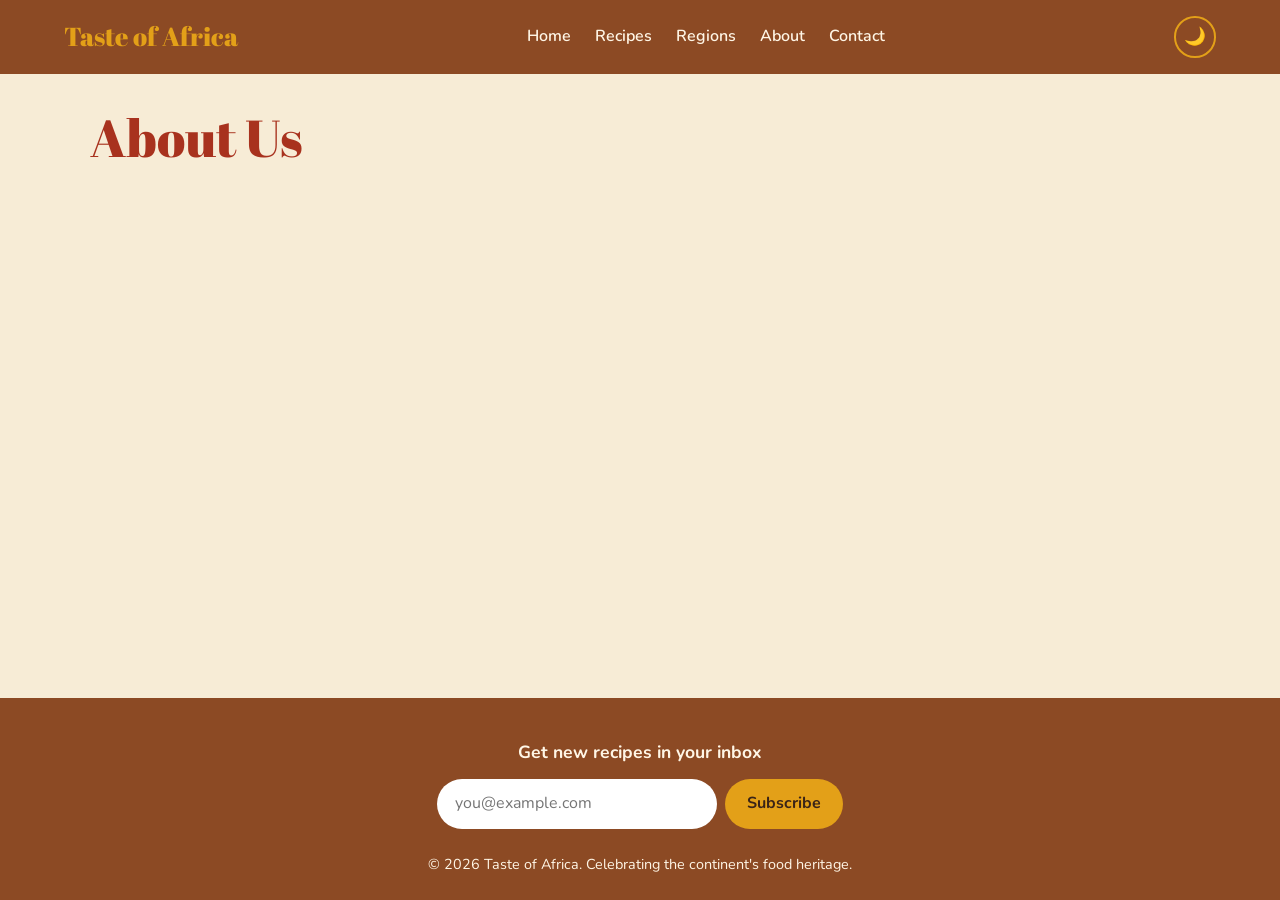
==== about.html @ d8785b22 "Add home, recipes, and  recipe pages" ====
<!DOCTYPE html>
<html lang="en">
<head>
  <meta charset="UTF-8">
  <meta name="viewport" content="width=device-width, initial-scale=1.0">
  <title>About Us | Taste of Africa</title>

  <!-- Google Fonts: Abril Fatface for headings, Nunito for body text -->
  <link rel="preconnect" href="https://fonts.googleapis.com">
  <link rel="preconnect" href="https://fonts.gstatic.com" crossorigin>
  <link href="https://fonts.googleapis.com/css2?family=Abril+Fatface&family=Nunito:wght@400;600;700&display=swap" rel="stylesheet">

  <link rel="stylesheet" href="styles.css">
  <script src="script.js" defer></script>
</head>
<body>
  <header class="site-header">
    <a href="index.html" class="logo">Taste of Africa</a>
    <nav aria-label="Main navigation">
      <ul class="nav-links">
        <li><a href="index.html">Home</a></li>
        <li><a href="recipes.html">Recipes</a></li>
        <li><a href="regions.html">Regions</a></li>
        <li><a href="about.html">About</a></li>
        <li><a href="contact.html">Contact</a></li>
      </ul>
    </nav>
    <button id="theme-toggle" class="theme-toggle" aria-label="Toggle dark mode">🌙</button>
  </header>

  <main>
    <h1>About Us</h1>
    <!-- Page content goes here -->
  </main>

  <footer class="site-footer">
    <!-- Newsletter signup (optional enhancement) -->
    <form class="newsletter" id="newsletter-form">
      <label for="newsletter-email">Get new recipes in your inbox</label>
      <div class="newsletter-row">
        <input type="email" id="newsletter-email" placeholder="you@example.com" required>
        <button type="submit">Subscribe</button>
      </div>
    </form>
    <p>&copy; 2026 Taste of Africa. Celebrating the continent's food heritage.</p>
  </footer>
</body>
</html>
---- styles.css ----
/* =====================================================
   TASTE OF AFRICA - MAIN STYLESHEET
   -----------------------------------------------------
   1.  Color palette & variables
   2.  Reset & base typography
   3.  Header & navigation
   4.  Shared utilities (mark, buttons, focus, hidden)
   5.  Shared layout (page intro, video, map, grids)
   6.  Home page (hero, featured dishes, regions, trends)
   7.  Recipe cards, filter & favorites
   8.  Single recipe pages
   9.  Culinary regions pages
   10. About page
   11. Contact page & form
   12. Footer & newsletter
   13. Animations
   14. Responsive adjustments
   ===================================================== */


/* =====================================================
   1. COLOR PALETTE & VARIABLES
   Inspired by African spices and landscapes:
   turmeric, chili pepper, red earth, roasted coffee, millet
   ===================================================== */
:root {
  --turmeric: #e3a018;     /* warm yellow - highlights, buttons */
  --chili: #a8321e;        /* deep red - headings, accents */
  --red-earth: #8c4a24;    /* earthy brown - header & footer */
  --coffee: #3a2418;       /* dark brown - main text */
  --millet: #f7ecd6;       /* light grain - page background */
  --surface: #fffaf1;      /* cards and forms */
  --muted: #6e5544;        /* secondary text */
  --border: #e3d2b5;       /* soft borders */
  --on-dark: #fff6e6;      /* text on brown header/footer */
  --success: #3d7a3a;      /* confirmation messages */

  --shadow: 0 4px 14px rgba(58, 36, 24, 0.15);
  --shadow-hover: 0 10px 24px rgba(58, 36, 24, 0.25);
  --radius: 0.75rem;
  --space: 1.5rem;
}

/* Dark mode: script.js adds data-theme="dark" to <html> */
[data-theme="dark"] {
  --millet: #1f1612;
  --surface: #2c201a;
  --coffee: #f4e6d2;
  --muted: #c9b29c;
  --border: #4a382c;
  --chili: #e2674c;        /* lighter red so headings stay readable */
  --red-earth: #4a2a18;
  --success: #7cc277;
  --shadow: 0 4px 14px rgba(0, 0, 0, 0.45);
  --shadow-hover: 0 10px 24px rgba(0, 0, 0, 0.6);
}


/* =====================================================
   2. RESET & BASE TYPOGRAPHY
   ===================================================== */
*,
*::before,
*::after {
  box-sizing: border-box;
}

html {
  scroll-behavior: smooth;
}

body {
  margin: 0;
  min-height: 100vh;        /* body fills at least the whole screen */
  display: flex;
  flex-direction: column;
  font-family: 'Nunito', Arial, sans-serif;
  font-size: 1rem;          /* base size: 16px */
  line-height: 1.6;         /* comfortable reading */
  background-color: var(--millet);
  color: var(--coffee);
  transition: background-color 0.3s, color 0.3s;
}

h1,
h2,
h3 {
  font-family: 'Abril Fatface', Georgia, serif;
  font-weight: 400;         /* Abril Fatface is already heavy */
  line-height: 1.2;
  color: var(--chili);
  margin: 0 0 0.75rem;
}

h1 { font-size: clamp(2rem, 5vw, 3.25rem); }
h2 { font-size: clamp(1.6rem, 3.5vw, 2.25rem); }
h3 { font-size: 1.35rem; }

p {
  margin: 0 0 1rem;
  max-width: 70ch;          /* keeps lines short enough to read easily */
}

a {
  color: var(--chili);
}

img {
  max-width: 100%;          /* images never overflow their container */
  height: auto;
  display: block;
}

/* Main content area: centered, never wider than 1100px */
main {
  flex: 1;                  /* pushes the footer to the bottom */
  width: min(90%, 1100px);
  margin: 0 auto;
  padding: 2rem 0;
}

section {
  margin-bottom: 3.5rem;
}


/* =====================================================
   3. HEADER & NAVIGATION
   ===================================================== */
.site-header {
  display: flex;
  flex-wrap: wrap;
  align-items: center;
  justify-content: space-between;
  gap: 1rem;
  padding: 1rem 5%;
  background-color: var(--red-earth);
  position: sticky;         /* nav stays visible while scrolling */
  top: 0;
  z-index: 100;
}

.logo {
  font-family: 'Abril Fatface', Georgia, serif;
  font-size: 1.6rem;
  color: var(--turmeric);
  text-decoration: none;
}

.nav-links {
  display: flex;
  flex-wrap: wrap;
  gap: 1.5rem;
  list-style: none;
  margin: 0;
  padding: 0;
}

.nav-links a {
  color: var(--on-dark);
  text-decoration: none;
  font-weight: 600;
  padding-bottom: 0.2rem;
  border-bottom: 2px solid transparent;
  transition: color 0.2s, border-color 0.2s;
}

/* Hover effect: color change + underline */
.nav-links a:hover,
.nav-links a:focus-visible {
  color: var(--turmeric);
  border-bottom-color: var(--turmeric);
}

/* Current page: add class="active" to the link in each page's nav */
.nav-links a.active {
  color: var(--turmeric);
  border-bottom-color: var(--turmeric);
}

/* Dark mode toggle button */
.theme-toggle {
  width: 2.6rem;
  height: 2.6rem;
  border: 2px solid var(--turmeric);
  border-radius: 50%;
  background: transparent;
  font-size: 1.1rem;
  cursor: pointer;
  transition: background-color 0.2s, transform 0.3s;
}

.theme-toggle:hover {
  background-color: rgba(227, 160, 24, 0.25);
  transform: rotate(20deg);
}


/* =====================================================
   4. SHARED UTILITIES
   ===================================================== */

/* Custom highlight for spices and key ingredients */
mark {
  background-color: var(--turmeric);
  color: #3a2418;
  padding: 0 0.3em;
  border-radius: 0.25rem;
  font-weight: 600;
}

/* Used by the recipe filter and form in script.js */
.hidden {
  display: none !important;
}

/* Reusable button style */
.btn {
  display: inline-block;
  padding: 0.65rem 1.4rem;
  border: none;
  border-radius: 2rem;
  background-color: var(--chili);
  color: #fff;
  font: inherit;
  font-weight: 700;
  text-decoration: none;
  cursor: pointer;
  transition: background-color 0.2s, transform 0.2s;
}

.btn:hover {
  background-color: var(--red-earth);
  transform: translateY(-2px);
}

/* Clear outline for keyboard users (accessibility) */
:focus-visible {
  outline: 3px solid var(--turmeric);
  outline-offset: 3px;
}


/* =====================================================
   5. SHARED LAYOUT
   ===================================================== */

/* Short intro under the h1 on each page */
.page-intro {
  font-size: 1.15rem;
  color: var(--muted);
  margin-bottom: 2rem;
}

/* Responsive YouTube embeds: <div class="video-wrapper"><iframe>...</iframe></div> */
.video-wrapper {
  position: relative;
  width: 100%;
  aspect-ratio: 16 / 9;
  border-radius: var(--radius);
  overflow: hidden;
  box-shadow: var(--shadow);
  margin: 1.5rem 0;
}

.video-wrapper iframe {
  position: absolute;
  inset: 0;
  width: 100%;
  height: 100%;
  border: 0;
}

/* Google Maps embeds: <div class="map-wrapper"><iframe>...</iframe></div> */
.map-wrapper {
  width: 100%;
  height: 350px;
  border-radius: var(--radius);
  overflow: hidden;
  box-shadow: var(--shadow);
  margin: 1.5rem 0;
}

.map-wrapper iframe {
  width: 100%;
  height: 100%;
  border: 0;
}

/* Responsive card grid used on several pages */
.card-grid {
  display: grid;
  grid-template-columns: repeat(auto-fit, minmax(240px, 1fr));
  gap: var(--space);
}

/* "Back to recipes" style links */
.back-link {
  display: inline-block;
  margin-bottom: 1.5rem;
  font-weight: 700;
  text-decoration: none;
}

.back-link:hover {
  text-decoration: underline;
}


/* =====================================================
   6. HOME PAGE
   ===================================================== */

/* Hero: full-width background image with dark overlay */
.hero {
  position: relative;
  min-height: 70vh;
  display: flex;
  align-items: center;
  justify-content: center;
  text-align: center;
  padding: 4rem 5%;
  color: #fff;
  background-image:
    linear-gradient(rgba(30, 15, 8, 0.55), rgba(30, 15, 8, 0.7)),
    url('images/hero.jpg');
  background-size: cover;
  background-position: center;
}

.hero-content {
  max-width: 750px;
}

.hero h1 {
  color: var(--turmeric);
  font-size: clamp(2.5rem, 7vw, 4.5rem);
  text-shadow: 0 3px 12px rgba(0, 0, 0, 0.5);
}

.hero p {
  font-size: 1.25rem;
  margin: 0 auto 1.5rem;
}

/* Video section under the hero */
.intro-video {
  max-width: 850px;
  margin-left: auto;
  margin-right: auto;
  text-align: center;
}

/* Featured dish cards: <figure class="dish-card"> */
.dish-card {
  margin: 0;
  background-color: var(--surface);
  border-radius: var(--radius);
  overflow: hidden;
  box-shadow: var(--shadow);
  display: flex;
  flex-direction: column;
  transition: transform 0.3s, box-shadow 0.3s;
}

.dish-card:hover {
  transform: translateY(-6px);
  box-shadow: var(--shadow-hover);
}

.dish-card img {
  width: 100%;
  aspect-ratio: 4 / 3;
  object-fit: cover;        /* crops images so all cards match */
}

.dish-card figcaption {
  padding: 1.25rem;
  display: flex;
  flex-direction: column;
  flex: 1;
}

.dish-card figcaption p {
  color: var(--muted);
  flex: 1;
}

/* Explore by region links */
.region-links {
  display: grid;
  grid-template-columns: repeat(auto-fit, minmax(220px, 1fr));
  gap: var(--space);
}

.region-link {
  display: block;
  padding: 2rem 1.5rem;
  border-radius: var(--radius);
  background-color: var(--red-earth);
  color: var(--on-dark);
  text-decoration: none;
  text-align: center;
  box-shadow: var(--shadow);
  transition: background-color 0.3s, transform 0.3s;
}

.region-link h3 {
  color: var(--turmeric);
  margin-bottom: 0.4rem;
}

.region-link:hover {
  background-color: var(--chili);
  transform: translateY(-4px);
}

/* Latest food trends: <article class="trend-card"> */
.trends-list {
  display: grid;
  grid-template-columns: repeat(auto-fit, minmax(280px, 1fr));
  gap: var(--space);
}

.trend-card {
  background-color: var(--surface);
  border-left: 5px solid var(--turmeric);
  border-radius: 0 var(--radius) var(--radius) 0;
  padding: 1.5rem;
  box-shadow: var(--shadow);
}

.trend-card time {
  display: block;
  font-size: 0.9rem;
  color: var(--muted);
  margin-bottom: 0.5rem;
}


/* =====================================================
   7. RECIPE CARDS, FILTER & FAVORITES
   ===================================================== */

/* Filter buttons */
.filter-bar {
  display: flex;
  flex-wrap: wrap;
  gap: 0.75rem;
  margin-bottom: 2rem;
}

.filter-btn {
  padding: 0.55rem 1.2rem;
  border: 2px solid var(--chili);
  border-radius: 2rem;
  background-color: transparent;
  color: var(--chili);
  font: inherit;
  font-weight: 700;
  cursor: pointer;
  transition: background-color 0.2s, color 0.2s;
}

.filter-btn:hover,
.filter-btn.active {
  background-color: var(--chili);
  color: #fff;
}

/* Recipe cards: <article class="recipe-card" data-region="west-africa" data-id="jollof"> */
.recipe-card {
  position: relative;
  background-color: var(--surface);
  border-radius: var(--radius);
  overflow: hidden;
  box-shadow: var(--shadow);
  display: flex;
  flex-direction: column;
  transition: transform 0.3s, box-shadow 0.3s;
  animation: fadeIn 0.4s ease;
}

.recipe-card:hover {
  transform: translateY(-6px);
  box-shadow: var(--shadow-hover);
}

.recipe-card img {
  width: 100%;
  aspect-ratio: 4 / 3;
  object-fit: cover;
}

.recipe-card-body {
  padding: 1.25rem;
  display: flex;
  flex-direction: column;
  flex: 1;
}

.recipe-card-body p {
  color: var(--muted);
  flex: 1;
}

.region-tag {
  display: inline-block;
  align-self: flex-start;
  font-size: 0.8rem;
  font-weight: 700;
  padding: 0.2rem 0.7rem;
  border-radius: 1rem;
  background-color: var(--turmeric);
  color: #3a2418;
  margin-bottom: 0.6rem;
}

.card-actions {
  display: flex;
  align-items: center;
  justify-content: space-between;
  gap: 0.75rem;
  flex-wrap: wrap;
}

/* Favorite button */
.favorite-btn {
  padding: 0.5rem 1rem;
  border: 2px solid var(--border);
  border-radius: 2rem;
  background-color: var(--surface);
  color: var(--coffee);
  font: inherit;
  font-weight: 600;
  cursor: pointer;
  transition: border-color 0.2s, background-color 0.2s, transform 0.2s;
}

.favorite-btn:hover {
  border-color: var(--chili);
}

/* Added by script.js when a recipe is saved */
.favorite-btn.is-favorite {
  background-color: #fde3de;
  border-color: #d62828;
  color: #a51c1c;
  animation: pop 0.3s ease;
}

/* Message shown when a filter has no results */
.empty-message {
  text-align: center;
  color: var(--muted);
  padding: 2rem;
}


/* =====================================================
   8. SINGLE RECIPE PAGES
   ===================================================== */
.recipe-header {
  display: grid;
  grid-template-columns: 1fr 1fr;
  gap: 2rem;
  align-items: center;
  margin-bottom: 3rem;
}

.recipe-header img {
  width: 100%;
  aspect-ratio: 4 / 3;
  object-fit: cover;
  border-radius: var(--radius);
  box-shadow: var(--shadow);
}

/* Quick facts under the description (time, servings, origin) */
.recipe-meta {
  display: flex;
  flex-wrap: wrap;
  gap: 0.5rem 1.5rem;
  list-style: none;
  padding: 0;
  margin: 1rem 0 0;
  color: var(--muted);
  font-weight: 600;
}

/* Ingredients + instructions side by side */
.recipe-body {
  display: grid;
  grid-template-columns: 1fr 1.6fr;
  gap: 2rem;
  align-items: start;
}

.ingredients,
.instructions {
  background-color: var(--surface);
  border-radius: var(--radius);
  padding: 1.75rem;
  box-shadow: var(--shadow);
}

.ingredients ul {
  list-style: none;
  padding: 0;
  margin: 0;
}

.ingredients li {
  padding: 0.6rem 0 0.6rem 1.75rem;
  border-bottom: 1px dashed var(--border);
  position: relative;
}

/* Small turmeric dot instead of a plain bullet */
.ingredients li::before {
  content: "";
  position: absolute;
  left: 0.3rem;
  top: 1.05rem;
  width: 0.55rem;
  height: 0.55rem;
  border-radius: 50%;
  background-color: var(--turmeric);
}

.ingredients li:last-child {
  border-bottom: none;
}

/* Ingredient scaler (servings input) */
.scaler {
  display: flex;
  align-items: center;
  gap: 0.75rem;
  flex-wrap: wrap;
  margin-bottom: 1rem;
  padding: 0.75rem 1rem;
  background-color: var(--millet);
  border-radius: 0.5rem;
}

.scaler label {
  font-weight: 700;
}

.scaler input {
  width: 4.5rem;
  padding: 0.4rem;
  border: 2px solid var(--border);
  border-radius: 0.4rem;
  background-color: var(--surface);
  color: var(--coffee);
  font: inherit;
  text-align: center;
}

.scaler input:focus {
  outline: none;
  border-color: var(--turmeric);
}

.qty {
  font-weight: 700;
  color: var(--chili);
}

/* Expandable instructions: <details><summary> */
details {
  border: 2px solid var(--border);
  border-radius: 0.5rem;
  margin-bottom: 0.75rem;
  background-color: var(--surface);
  overflow: hidden;
}

summary {
  padding: 0.9rem 1.2rem;
  font-weight: 700;
  cursor: pointer;
  list-style: none;
  display: flex;
  justify-content: space-between;
  align-items: center;
  transition: background-color 0.2s;
}

summary::-webkit-details-marker {
  display: none;
}

/* Custom + / − indicator */
summary::after {
  content: "+";
  font-size: 1.4rem;
  color: var(--chili);
  transition: transform 0.3s;
}

details[open] summary::after {
  content: "−";
}

summary:hover {
  background-color: var(--millet);
}

details[open] summary {
  border-bottom: 2px solid var(--border);
}

details ol,
details p {
  padding: 1rem 1.2rem 1rem 2.6rem;
  margin: 0;
}

details li {
  margin-bottom: 0.5rem;
}

/* Nutrition facts table */
.table-wrapper {
  overflow-x: auto;         /* table scrolls sideways on tiny screens */
  margin: 1.5rem 0;
}

.nutrition-table {
  width: 100%;
  border-collapse: collapse;
  background-color: var(--surface);
  border-radius: var(--radius);
  overflow: hidden;
  box-shadow: var(--shadow);
}

.nutrition-table caption {
  text-align: left;
  font-weight: 700;
  padding-bottom: 0.5rem;
}

.nutrition-table th,
.nutrition-table td {
  padding: 0.8rem 1rem;
  text-align: left;
  border-bottom: 1px solid var(--border);
}

.nutrition-table th {
  background-color: var(--red-earth);
  color: var(--on-dark);
}

.nutrition-table tbody tr:nth-child(even) {
  background-color: var(--millet);
}


/* =====================================================
   9. CULINARY REGIONS PAGES
   ===================================================== */
.region-overview {
  display: grid;
  grid-template-columns: repeat(auto-fit, minmax(300px, 1fr));
  gap: 2rem;
}

.region-section {
  background-color: var(--surface);
  border-radius: var(--radius);
  padding: 2rem;
  box-shadow: var(--shadow);
  border-top: 6px solid var(--chili);
}

.region-section p {
  font-size: 1.05rem;
}

/* Staples / techniques lists */
.staples-list {
  display: flex;
  flex-wrap: wrap;
  gap: 0.6rem;
  list-style: none;
  padding: 0;
  margin: 1rem 0 1.5rem;
}

.staples-list li {
  padding: 0.4rem 1rem;
  border-radius: 2rem;
  border: 2px solid var(--turmeric);
  font-weight: 600;
}

/* Highlighted spices on region pages get a bolder look */
.region-section mark,
.region-text mark {
  background-color: transparent;
  color: var(--chili);
  border-bottom: 3px solid var(--turmeric);
  border-radius: 0;
  padding: 0 0.1em;
}

.region-text {
  font-size: 1.1rem;
  line-height: 1.8;
}


/* =====================================================
   10. ABOUT PAGE
   ===================================================== */
.mission {
  background-color: var(--red-earth);
  color: var(--on-dark);
  padding: 2.5rem;
  border-radius: var(--radius);
  box-shadow: var(--shadow);
}

.mission h2 {
  color: var(--turmeric);
}

.mission p {
  font-size: 1.2rem;
  line-height: 1.8;
  max-width: 65ch;
}

.history p {
  font-size: 1.05rem;
}

.history h3 {
  margin-top: 1.5rem;
}


/* =====================================================
   11. CONTACT PAGE & FORM
   ===================================================== */
.contact-form {
  max-width: 600px;
  background-color: var(--surface);
  padding: 2rem;
  border-radius: var(--radius);
  box-shadow: var(--shadow);
}

.form-group {
  margin-bottom: 1.25rem;
}

.form-group label {
  display: block;
  font-weight: 700;
  margin-bottom: 0.4rem;
}

.contact-form input,
.contact-form select,
.contact-form textarea {
  width: 100%;
  padding: 0.75rem 1rem;
  border: 2px solid var(--border);
  border-radius: 0.5rem;
  background-color: var(--millet);
  color: var(--coffee);
  font: inherit;
  transition: border-color 0.2s, box-shadow 0.2s;
}

.contact-form textarea {
  min-height: 150px;
  resize: vertical;
}

/* Focus state: turmeric border + soft glow */
.contact-form input:focus,
.contact-form select:focus,
.contact-form textarea:focus {
  outline: none;
  border-color: var(--turmeric);
  box-shadow: 0 0 0 4px rgba(227, 160, 24, 0.3);
}

/* Error state added by script.js */
.contact-form .invalid {
  border-color: #c62828;
}

.error-message {
  color: #c62828;
  font-size: 0.9rem;
  font-weight: 600;
  margin-top: 0.35rem;
}

[data-theme="dark"] .error-message {
  color: #ff8a80;
}

.char-count {
  font-size: 0.85rem;
  color: var(--muted);
  text-align: right;
  margin-top: 0.25rem;
}

/* Confirmation message shown after a valid submit */
.confirmation {
  max-width: 600px;
  background-color: var(--surface);
  border-left: 6px solid var(--success);
  padding: 2rem;
  border-radius: 0 var(--radius) var(--radius) 0;
  box-shadow: var(--shadow);
  animation: fadeIn 0.5s ease;
}

.confirmation h2 {
  color: var(--success);
}

/* Contact page: form and info side by side */
.contact-layout {
  display: grid;
  grid-template-columns: 1.4fr 1fr;
  gap: 2rem;
  align-items: start;
}

.contact-info {
  background-color: var(--surface);
  padding: 2rem;
  border-radius: var(--radius);
  box-shadow: var(--shadow);
}


/* =====================================================
   12. FOOTER & NEWSLETTER
   ===================================================== */
.site-footer {
  background-color: var(--red-earth);
  color: var(--on-dark);
  text-align: center;
  padding: 2.5rem 5% 1.5rem;
}

.site-footer p {
  margin: 1.5rem auto 0;
  font-size: 0.9rem;
}

.newsletter label {
  font-weight: 700;
  font-size: 1.1rem;
}

.newsletter-row {
  display: flex;
  flex-wrap: wrap;
  justify-content: center;
  gap: 0.5rem;
  margin-top: 0.75rem;
}

.newsletter input {
  width: min(100%, 280px);
  padding: 0.65rem 1rem;
  border: 2px solid transparent;
  border-radius: 2rem;
  font: inherit;
}

.newsletter input:focus {
  outline: none;
  border-color: var(--turmeric);
}

.newsletter button {
  padding: 0.65rem 1.4rem;
  border: none;
  border-radius: 2rem;
  background-color: var(--turmeric);
  color: #3a2418;
  font: inherit;
  font-weight: 700;
  cursor: pointer;
}

.newsletter button:hover {
  background-color: #f2b836;
}

/* "Thanks for subscribing" text added by script.js */
.newsletter-message {
  margin-top: 0.75rem;
  font-weight: 700;
  color: var(--turmeric);
}


/* =====================================================
   13. ANIMATIONS
   ===================================================== */
@keyframes fadeIn {
  from { opacity: 0; transform: translateY(10px); }
  to   { opacity: 1; transform: translateY(0); }
}

@keyframes pop {
  0%   { transform: scale(1); }
  50%  { transform: scale(1.15); }
  100% { transform: scale(1); }
}

/* Respect users who prefer less motion */
@media (prefers-reduced-motion: reduce) {
  *,
  *::before,
  *::after {
    animation: none !important;
    transition: none !important;
    scroll-behavior: auto !important;
  }
}


/* =====================================================
   14. RESPONSIVE ADJUSTMENTS
   ===================================================== */

/* Tablets */
@media (max-width: 900px) {
  .recipe-header,
  .recipe-body,
  .contact-layout {
    grid-template-columns: 1fr;   /* stack columns */
  }
}

/* Phones */
@media (max-width: 700px) {
  .site-header {
    flex-direction: column;
    position: static;             /* header is taller on phones, so stop it sticking */
  }

  .nav-links {
    justify-content: center;
    gap: 1rem;
  }

  .hero {
    min-height: 55vh;
    padding: 3rem 5%;
  }

  .hero p {
    font-size: 1.05rem;
  }

  .mission,
  .contact-form,
  .region-section,
  .ingredients,
  .instructions {
    padding: 1.25rem;
  }

  .map-wrapper {
    height: 260px;
  }
}
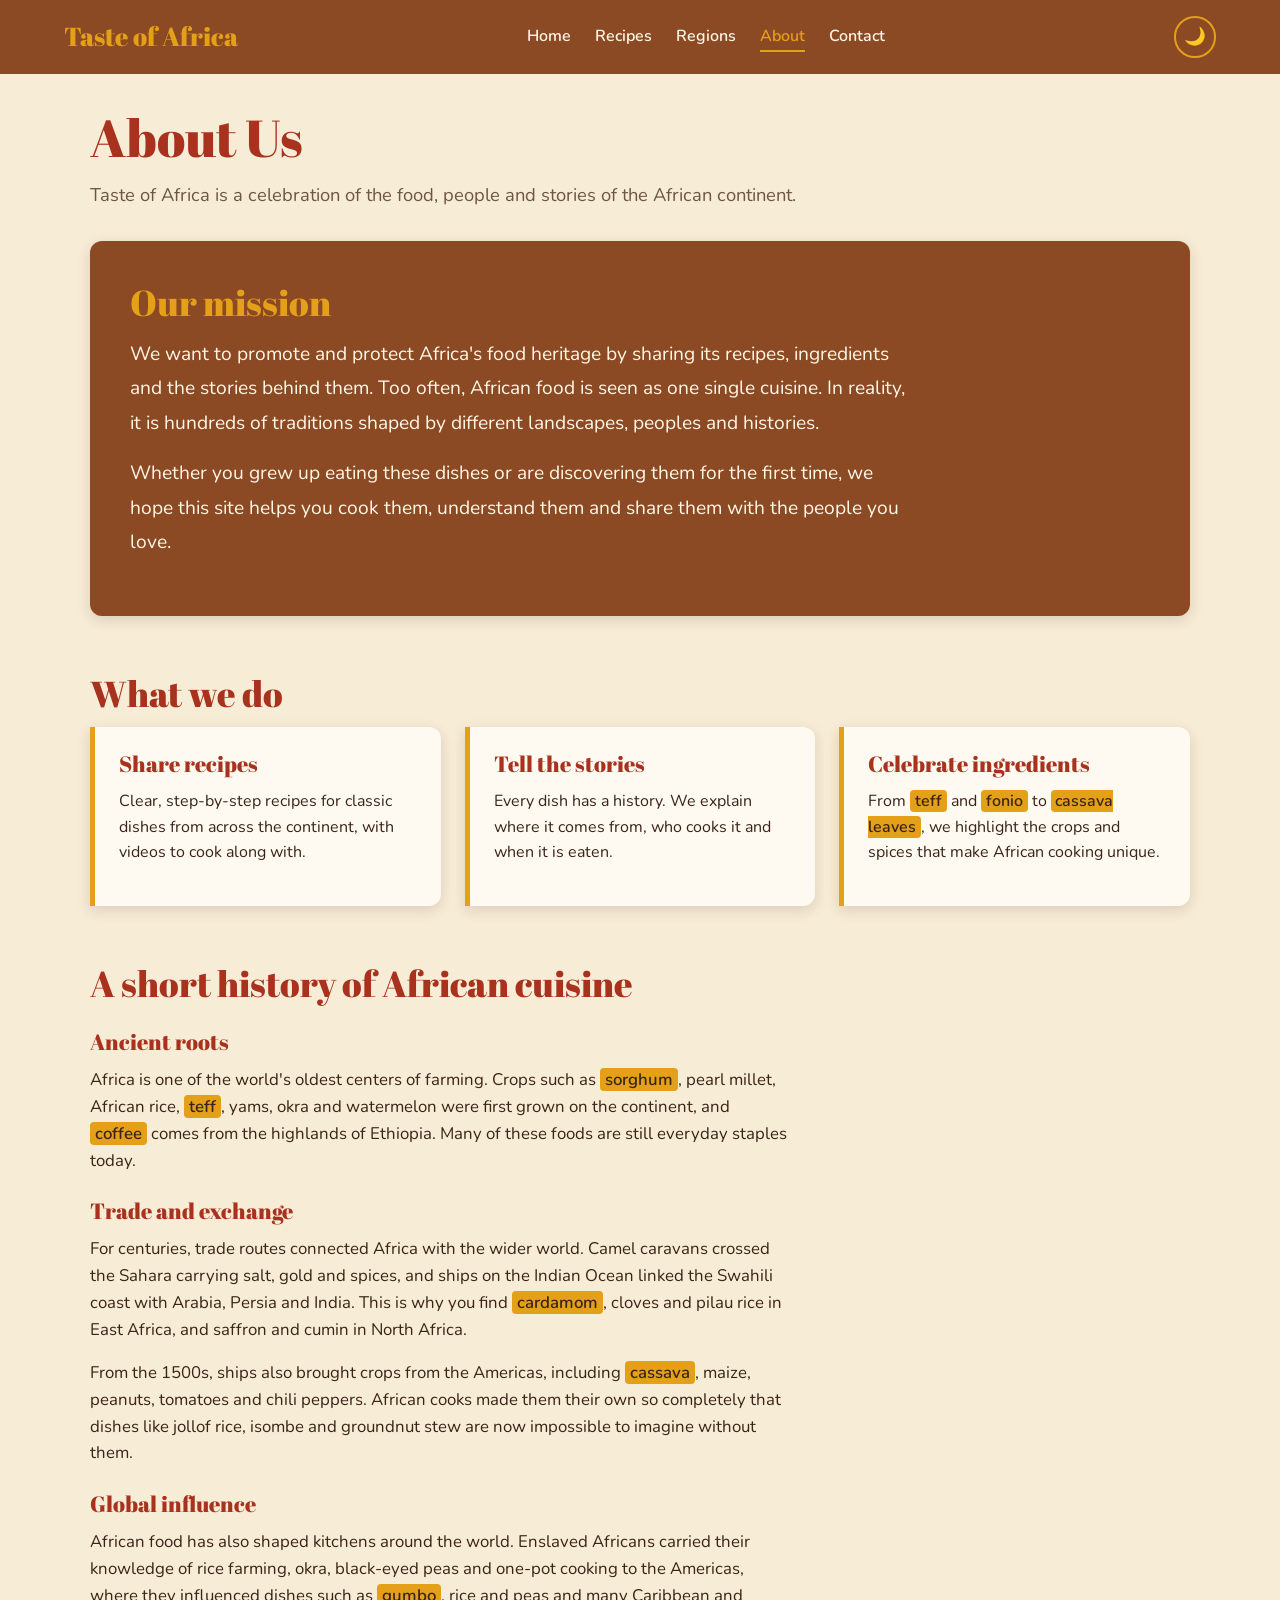
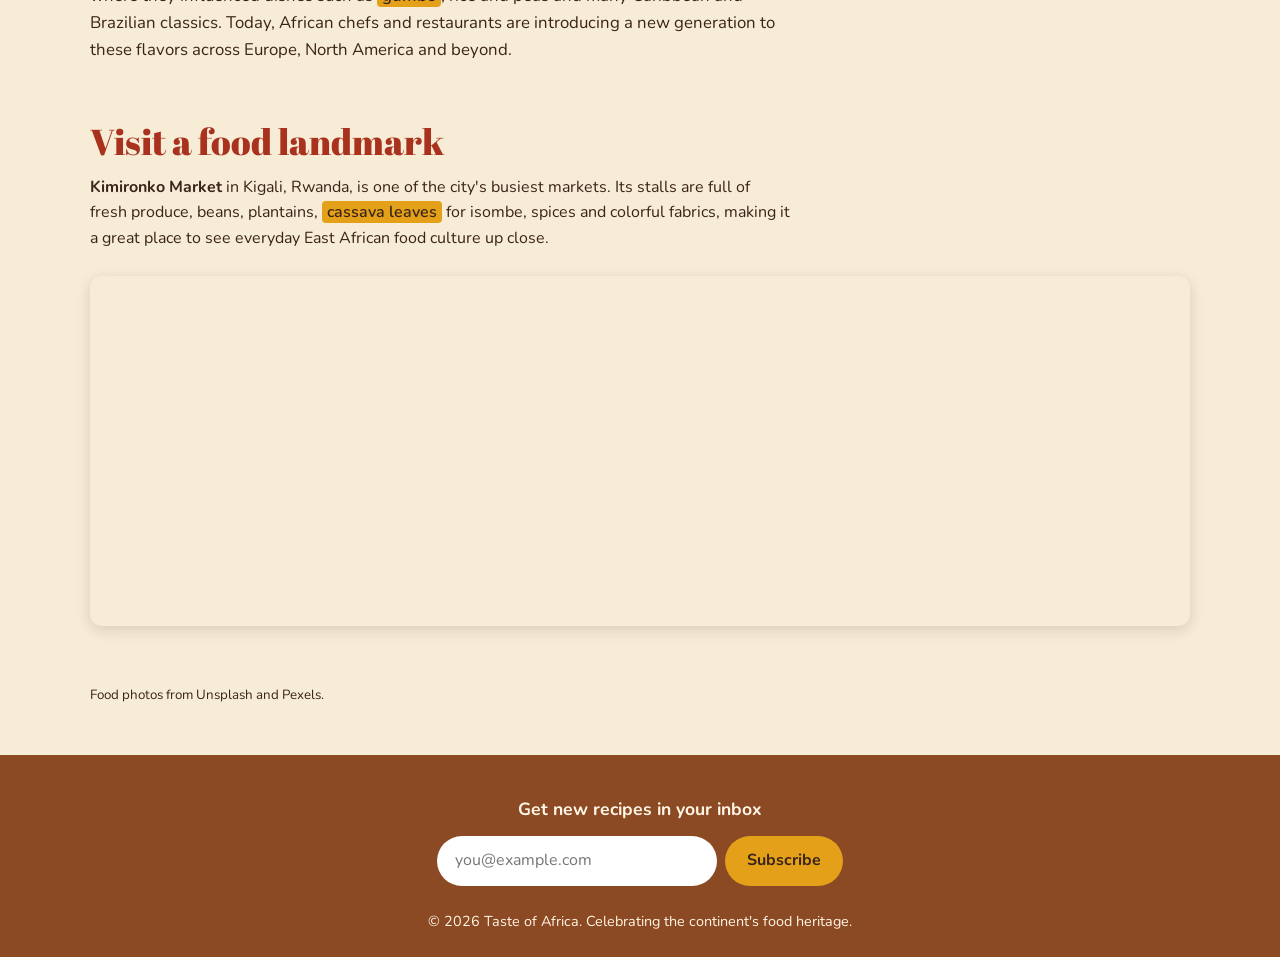
==== commit 54bf8a67: "Add JavaScript: filter, favorites, scaler, dark mode, form validation" ====
--- a/about.html
+++ b/about.html
@@ -3,6 +3,7 @@
 <head>
   <meta charset="UTF-8">
   <meta name="viewport" content="width=device-width, initial-scale=1.0">
+  <meta name="description" content="Our mission to celebrate and share Africa's food heritage, and a short history of African cuisine.">
   <title>About Us | Taste of Africa</title>
 
   <!-- Google Fonts: Abril Fatface for headings, Nunito for body text -->
@@ -21,7 +22,7 @@
         <li><a href="index.html">Home</a></li>
         <li><a href="recipes.html">Recipes</a></li>
         <li><a href="regions.html">Regions</a></li>
-        <li><a href="about.html">About</a></li>
+        <li><a href="about.html" class="active" aria-current="page">About</a></li>
         <li><a href="contact.html">Contact</a></li>
       </ul>
     </nav>
@@ -30,7 +31,63 @@
 
   <main>
     <h1>About Us</h1>
-    <!-- Page content goes here -->
+    <p class="page-intro">Taste of Africa is a celebration of the food, people and stories of the African continent.</p>
+
+    <!-- ========== MISSION ========== -->
+    <section class="mission" aria-labelledby="mission-title">
+      <h2 id="mission-title">Our mission</h2>
+      <p>We want to promote and protect Africa's food heritage by sharing its recipes, ingredients and the stories behind them. Too often, African food is seen as one single cuisine. In reality, it is hundreds of traditions shaped by different landscapes, peoples and histories.</p>
+      <p>Whether you grew up eating these dishes or are discovering them for the first time, we hope this site helps you cook them, understand them and share them with the people you love.</p>
+    </section>
+
+    <!-- ========== WHAT WE DO ========== -->
+    <section aria-labelledby="values-title">
+      <h2 id="values-title">What we do</h2>
+      <div class="card-grid">
+        <article class="trend-card">
+          <h3>Share recipes</h3>
+          <p>Clear, step-by-step recipes for classic dishes from across the continent, with videos to cook along with.</p>
+        </article>
+        <article class="trend-card">
+          <h3>Tell the stories</h3>
+          <p>Every dish has a history. We explain where it comes from, who cooks it and when it is eaten.</p>
+        </article>
+        <article class="trend-card">
+          <h3>Celebrate ingredients</h3>
+          <p>From <mark>teff</mark> and <mark>fonio</mark> to <mark>cassava leaves</mark>, we highlight the crops and spices that make African cooking unique.</p>
+        </article>
+      </div>
+    </section>
+
+    <!-- ========== HISTORY ========== -->
+    <section class="history" aria-labelledby="history-title">
+      <h2 id="history-title">A short history of African cuisine</h2>
+
+      <h3>Ancient roots</h3>
+      <p>Africa is one of the world's oldest centers of farming. Crops such as <mark>sorghum</mark>, pearl millet, African rice, <mark>teff</mark>, yams, okra and watermelon were first grown on the continent, and <mark>coffee</mark> comes from the highlands of Ethiopia. Many of these foods are still everyday staples today.</p>
+
+      <h3>Trade and exchange</h3>
+      <p>For centuries, trade routes connected Africa with the wider world. Camel caravans crossed the Sahara carrying salt, gold and spices, and ships on the Indian Ocean linked the Swahili coast with Arabia, Persia and India. This is why you find <mark>cardamom</mark>, cloves and pilau rice in East Africa, and saffron and cumin in North Africa.</p>
+      <p>From the 1500s, ships also brought crops from the Americas, including <mark>cassava</mark>, maize, peanuts, tomatoes and chili peppers. African cooks made them their own so completely that dishes like jollof rice, isombe and groundnut stew are now impossible to imagine without them.</p>
+
+      <h3>Global influence</h3>
+      <p>African food has also shaped kitchens around the world. Enslaved Africans carried their knowledge of rice farming, okra, black-eyed peas and one-pot cooking to the Americas, where they influenced dishes such as <mark>gumbo</mark>, rice and peas and many Caribbean and Brazilian classics. Today, African chefs and restaurants are introducing a new generation to these flavors across Europe, North America and beyond.</p>
+    </section>
+
+    <!-- ========== MAP: CULTURAL FOOD LANDMARK ========== -->
+    <section aria-labelledby="landmark-title">
+      <h2 id="landmark-title">Visit a food landmark</h2>
+      <p><strong>Kimironko Market</strong> in Kigali, Rwanda, is one of the city's busiest markets. Its stalls are full of fresh produce, beans, plantains, <mark>cassava leaves</mark> for isombe, spices and colorful fabrics, making it a great place to see everyday East African food culture up close.</p>
+      <div class="map-wrapper">
+        <iframe
+          src="https://www.google.com/maps?q=Kimironko+Market,+Kigali,+Rwanda&output=embed"
+          title="Map of Kimironko Market in Kigali, Rwanda"
+          loading="lazy"
+          referrerpolicy="no-referrer-when-downgrade"></iframe>
+      </div>
+    </section>
+
+    <p><small>Food photos from Unsplash and Pexels.</small></p>
   </main>
 
   <footer class="site-footer">
